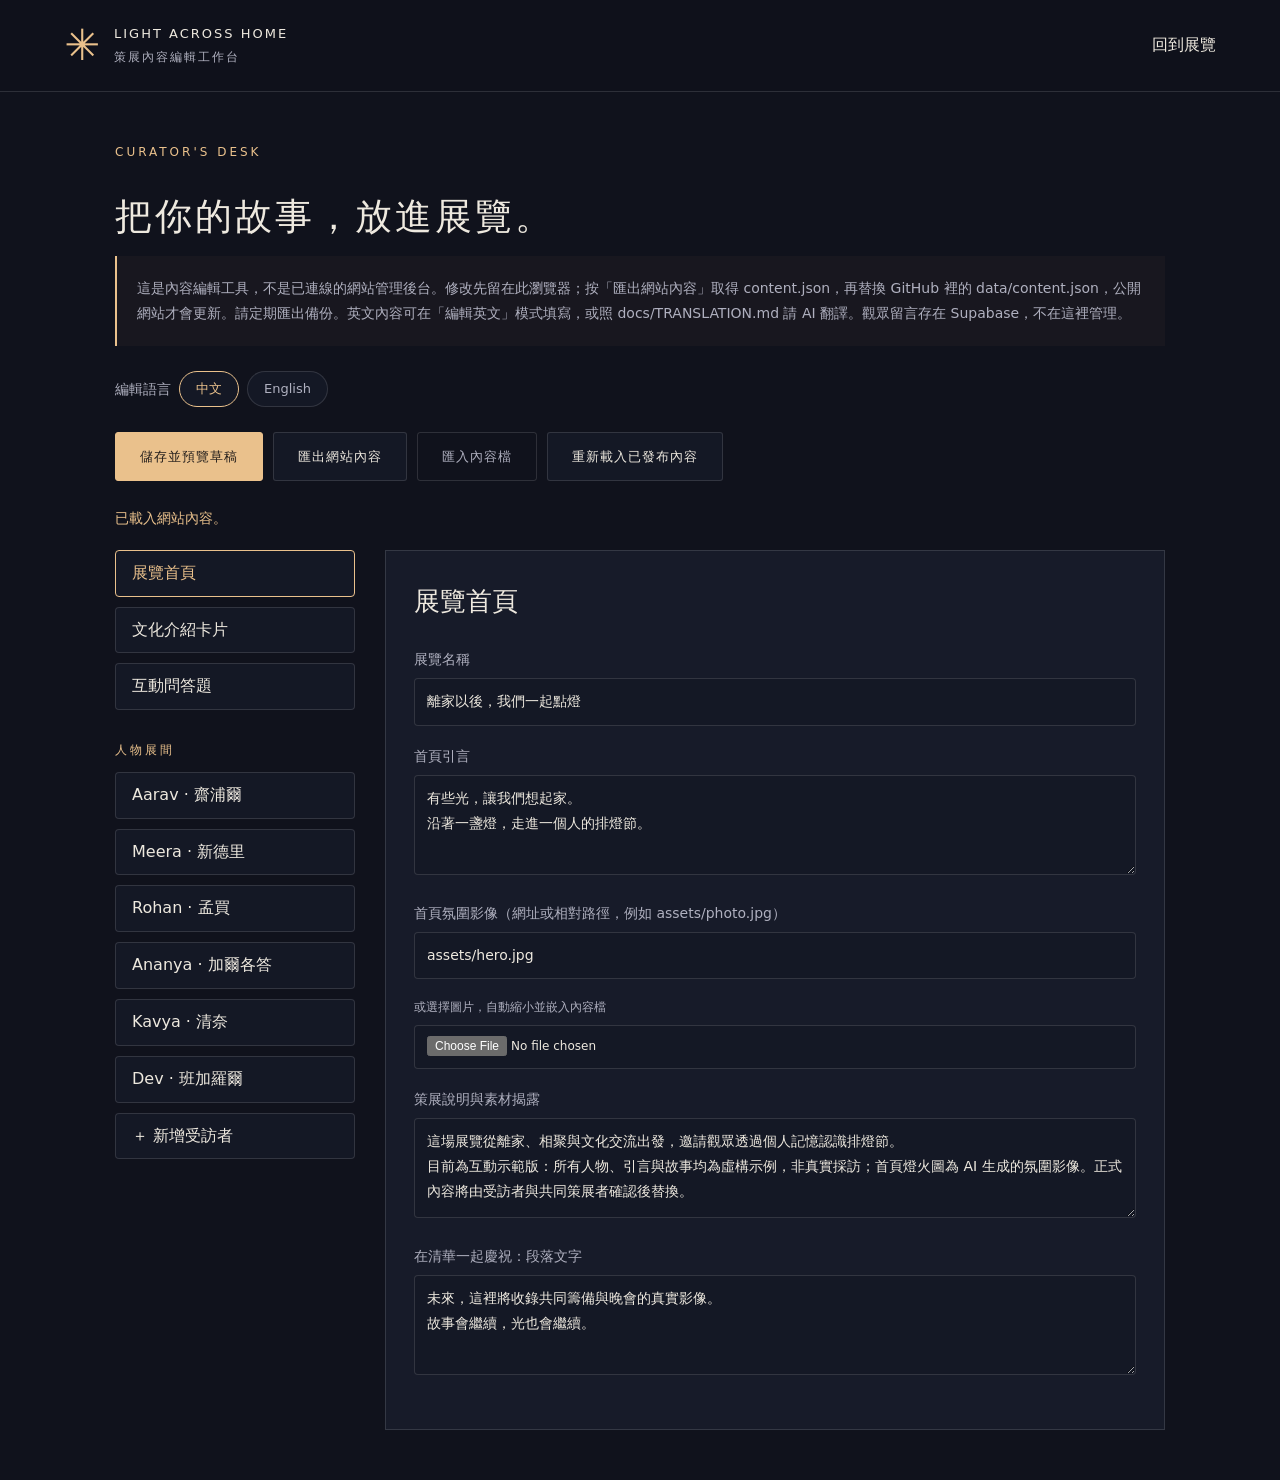
==== curator-nf8dvgy41x/index.html @ bd97e8fa "Hide reported comments instantly, plug-in mini games, zh/en toggle, hidden editor - Reporting a comm" ====
<!doctype html>
<html lang="zh-Hant">
<head>
  <meta charset="utf-8">
  <meta name="viewport" content="width=device-width,initial-scale=1">
  <meta http-equiv="Content-Security-Policy" content="default-src 'self'; script-src 'self'; style-src 'self' 'unsafe-inline' https://fonts.googleapis.com; font-src https://fonts.gstatic.com; img-src 'self' data: https:; connect-src 'self'; object-src 'none'; base-uri 'self'; form-action 'self'">
  <meta name="robots" content="noindex, nofollow">
  <meta name="referrer" content="no-referrer">
  <title>策展內容編輯｜Light Across Home</title>
  <link rel="icon" href="../assets/favicon.svg" type="image/svg+xml">
  <link rel="stylesheet" href="../css/styles.css">
</head>
<body>
  <!-- 策展編輯頁：刻意放在不易猜到的資料夾，首頁沒有連結。只會改動自己瀏覽器裡的草稿與匯出的檔案。 -->
  <header class="site-header">
    <a class="brand" href="../index.html"><span class="brand-mark">✳</span><span>LIGHT ACROSS HOME<small>策展內容編輯工作台</small></span></a>
    <a href="../index.html">回到展覽</a>
  </header>
  <main class="editor-shell">
    <p class="eyebrow">CURATOR'S DESK</p>
    <h1>把你的故事，放進展覽。</h1>
    <div class="editor-note">這是內容編輯工具，不是已連線的網站管理後台。修改先留在此瀏覽器；按「匯出網站內容」取得 content.json，再替換 GitHub 裡的 data/content.json，公開網站才會更新。請定期匯出備份。英文內容可在「編輯英文」模式填寫，或照 docs/TRANSLATION.md 請 AI 翻譯。觀眾留言存在 Supabase，不在這裡管理。</div>
    <div class="editor-lang" role="group" aria-label="編輯語言">
      <span>編輯語言</span><button data-edit-lang="zh">中文</button><button data-edit-lang="en">English</button>
    </div>
    <div class="editor-toolbar">
      <button class="button gold" id="preview-draft">儲存並預覽草稿</button>
      <button class="button" id="export-content">匯出網站內容</button>
      <label class="button" for="import-content">匯入內容檔</label>
      <input id="import-content" type="file" accept="application/json,.json" hidden>
      <button class="button" id="reset-draft">重新載入已發布內容</button>
    </div>
    <p id="editor-status" class="editor-status" role="status">正在載入……</p>
    <div class="editor-layout"><aside class="editor-nav" id="editor-nav"></aside><section class="editor-panel" id="editor-panel"></section></div>
  </main>
  <script type="module" src="../js/editor/editor.js"></script>
</body>
</html>
---- css/styles.css ----
@import url("https://fonts.googleapis.com/css2?family=Noto+Sans+TC:wght@400;500;600&family=Noto+Serif+TC:wght@400;500;600&display=swap");
[hidden] {
  display: none !important;
}
:root {
  color-scheme: dark;
  --bg: #10121c;
  --surface: #171b29;
  --panel: #1c2030;
  --text: #eee9df;
  --muted: #afb0bf;
  --gold: #eac18c;
  --line: #ffffff20;
  --serif: "Noto Serif TC", Georgia, serif;
  --sans: "Noto Sans TC", system-ui, sans-serif;
}
* {
  box-sizing: border-box;
}
html {
  scroll-behavior: smooth;
  scroll-padding-top: 95px;
}
body {
  margin: 0;
  background: var(--bg);
  color: var(--text);
  font-family: var(--sans);
  font-size: 16px;
  line-height: 1.8;
}
button,
input,
textarea,
select {
  font: inherit;
}
a {
  color: inherit;
  text-decoration: none;
}
button,
a,
input,
select,
textarea {
  touch-action: manipulation;
}
button {
  cursor: pointer;
}
button {
  color: inherit;
}
button:disabled {
  cursor: default;
  opacity: 0.55;
}
button:focus-visible,
a:focus-visible,
input:focus-visible,
textarea:focus-visible,
select:focus-visible,
summary:focus-visible {
  outline: 2px solid var(--gold);
  outline-offset: 5px;
}
button,
input,
textarea,
select {
  border: 1px solid var(--line);
  border-radius: 4px;
  background: #141825;
}
input,
textarea,
select {
  padding: 10px 12px;
  color: var(--text);
  width: 100%;
}
textarea {
  resize: vertical;
}
label {
  display: block;
  font-size: 14px;
  color: var(--muted);
}
label input,
label textarea,
label select {
  margin-top: 6px;
}
button {
  padding: 8px 16px;
}
.skip {
  position: fixed;
  left: 12px;
  top: -80px;
  z-index: 100;
  background: var(--gold);
  color: var(--bg);
  padding: 12px;
}
.skip:focus {
  top: 10px;
}
.site-header {
  height: 92px;
  padding: 0 5%;
  display: flex;
  align-items: center;
  justify-content: space-between;
  gap: 24px;
  border-bottom: 1px solid var(--line);
  background: #10121cf5;
  position: relative;
  z-index: 5;
}
.brand {
  display: flex;
  align-items: center;
  gap: 12px;
  font-size: 13px;
  letter-spacing: 2px;
  font-weight: 500;
}
.brand small {
  display: block;
  font-size: 12px;
  letter-spacing: 2px;
  font-weight: 400;
  color: var(--muted);
  margin-top: 2px;
}
.brand-mark {
  font-size: 43px;
  color: var(--gold);
  line-height: 1;
}
.site-header nav {
  display: flex;
  gap: 30px;
  font-size: 14px;
  color: #d6d4dc;
}
.site-header nav a:hover {
  color: var(--gold);
}
.collection-button {
  background: none;
  font-size: 14px;
  border-radius: 30px;
  padding: 7px 17px;
  white-space: nowrap;
}
.collection-button #collection-count {
  color: var(--gold);
  margin-left: 9px;
}
/* 右上角：語言切換 + 收藏 */
.header-actions {
  display: flex;
  align-items: center;
  gap: 10px;
}
.lang-button {
  background: none;
  font-size: 13px;
  letter-spacing: 0.08em;
  border-radius: 30px;
  padding: 7px 14px;
  color: var(--gold);
  border-color: #eac18c60;
  white-space: nowrap;
}
.lang-button:hover {
  background: #eac18c12;
}
.hero {
  min-height: 700px;
  height: calc(100svh - 92px);
  max-height: 940px;
  position: relative;
  isolation: isolate;
  padding: 75px 8% 105px;
  display: flex;
  align-items: center;
  overflow: hidden;
}
.hero-image {
  position: absolute;
  inset: 0;
  background:
    linear-gradient(90deg, #10121cf0 0%, #10121ca6 37%, #10121c10 70%),
    linear-gradient(0deg, #10121c 0%, transparent 25%),
    url("../assets/hero.jpg") center/cover;
  z-index: -2;
}
.hero:after {
  content: "";
  position: absolute;
  inset: 0;
  background: radial-gradient(ellipse at 80% 80%, #cc812b12, transparent 55%);
  z-index: -1;
}
.eyebrow {
  font-size: 12px;
  font-weight: 500;
  letter-spacing: 3px;
  color: var(--gold);
  margin: 0 0 25px;
}
h1,
h2,
h3,
p {
  margin-top: 0;
}
h1,
h2,
h3 {
  font-family: var(--serif);
  font-weight: 500;
}
h1 {
  font-size: clamp(42px, 4.4vw, 72px);
  line-height: 1.5;
  letter-spacing: 3px;
  margin-bottom: 12px;
}
h1 span {
  color: var(--gold);
}
.hero-english {
  font-family: Georgia, serif;
  font-style: italic;
  font-size: 22px;
  color: #d7c6b1;
  letter-spacing: 0.7px;
  margin-bottom: 25px;
}
.hero-intro {
  font-size: 16px;
  color: #c2bcc0;
  line-height: 2;
}
.hero-actions {
  display: flex;
  gap: 25px;
  align-items: center;
  margin: 30px 0 22px;
}
.button {
  display: inline-flex;
  justify-content: center;
  align-items: center;
  gap: 25px;
  min-height: 49px;
  padding: 11px 24px;
  border: 1px solid var(--line);
  border-radius: 3px;
  font-size: 14px;
  letter-spacing: 1px;
  transition:
    background 0.2s,
    transform 0.2s;
}
.button:hover {
  transform: translateY(-2px);
}
.gold {
  background: var(--gold);
  color: #211c1a;
  border-color: var(--gold);
}
.gold:hover {
  background: #f7d8ad;
}
.quiet-link {
  font-size: 14px;
  border-bottom: 1px solid #ffffff40;
  padding: 8px 0;
  color: #ddd6ce;
}
.demo-note {
  font-size: 12px;
  color: #bdb4ac;
  max-width: 450px;
}
.hero-bottom {
  position: absolute;
  bottom: 27px;
  left: 5%;
  right: 5%;
  display: flex;
  justify-content: space-between;
  border-top: 1px solid #ffffff2b;
  padding-top: 21px;
  font-size: 11px;
  letter-spacing: 2px;
  color: #bbb2ac;
}
.section {
  padding: 110px 8%;
  scroll-margin-top: 0;
}
.section-heading {
  display: flex;
  justify-content: space-between;
  align-items: end;
  gap: 30px;
  margin-bottom: 50px;
}
.section-heading h2 {
  font-size: clamp(32px, 3vw, 46px);
  line-height: 1.55;
  letter-spacing: 2px;
  margin: 0;
}
.section-heading > p {
  font-size: 14px;
  color: var(--muted);
  line-height: 2.1;
  margin-bottom: 5px;
}
.map-section {
  background: radial-gradient(ellipse at 25% 45%, #1a2234 0, transparent 65%);
}
.map-layout {
  display: grid;
  grid-template-columns: 1.5fr 1fr;
  border: 1px solid var(--line);
  min-height: 620px;
}
.map-panel {
  position: relative;
  overflow: hidden;
  background: radial-gradient(ellipse, #202d3d75, #10172380);
}
.map-topline {
  padding: 20px 24px;
  display: flex;
  justify-content: space-between;
  font-size: 12px;
  letter-spacing: 2px;
  color: var(--muted);
}
.map-canvas {
  height: 520px;
  position: relative;
}
.map-canvas svg {
  height: 100%;
  width: 100%;
  overflow: hidden;
}
.map-canvas path {
  vector-effect: non-scaling-stroke;
}
.map-marker {
  cursor: pointer;
}
.map-marker .pulse {
  fill: #e9bd7922;
  stroke: #e9bd7940;
  stroke-width: 1;
}
.map-marker .core {
  fill: #eac18c;
  stroke: #fbe6c9;
  stroke-width: 2;
  filter: drop-shadow(0 0 7px #e7af63);
}
.map-marker text {
  fill: #e6d7c0;
  font-size: 12px;
  font-family: var(--sans);
  paint-order: stroke;
  stroke: #162130;
  stroke-width: 4px;
  stroke-linejoin: round;
}
.map-marker:hover .core,
.map-marker:focus .core {
  fill: white;
  r: 9;
}
.map-marker.active .pulse {
  fill: #e9bd7940;
}
.map-marker:focus {
  outline: none;
}
.ocean {
  position: absolute;
  pointer-events: none;
  font-family: Georgia, serif;
  font-style: italic;
  font-size: 12px;
  line-height: 1.8;
  letter-spacing: 4px;
  color: #b9c0cf50;
}
.ocean-west {
  left: 8%;
  top: 57%;
}
.ocean-east {
  right: 9%;
  top: 55%;
}
.map-controls {
  position: absolute;
  left: 20px;
  bottom: 45px;
  display: flex;
  gap: 5px;
}
.map-controls button {
  background: #141a28d9;
  font-size: 14px;
  padding: 4px 12px;
}
.map-credit {
  font-size: 10px;
  color: #a6b2c0;
  padding: 0 20px;
  margin: 0 0 14px;
}
.map-stories {
  padding: 27px;
  border-left: 1px solid var(--line);
  background: #10121c70;
}
.map-filter {
  display: flex;
  align-items: center;
  gap: 20px;
  justify-content: space-between;
  margin-bottom: 18px;
}
.map-filter label {
  white-space: nowrap;
  font-size: 12px;
}
.map-filter select {
  width: auto;
  font-size: 13px;
  padding: 7px 12px;
}
#story-list {
  max-height: 507px;
  overflow: auto;
  scrollbar-width: thin;
  scrollbar-color: #4d4550 transparent;
}
.story-card {
  width: 100%;
  text-align: left;
  display: grid;
  grid-template-columns: 56px 1fr 20px;
  gap: 16px;
  padding: 21px 4px;
  background: transparent;
  border: 0;
  border-bottom: 1px solid var(--line);
  border-radius: 0;
  align-items: center;
}
.story-card:hover,
.story-card.active {
  background: #eac18c08;
}
.portrait-letter {
  display: flex;
  align-items: center;
  justify-content: center;
  width: 56px;
  height: 67px;
  background: linear-gradient(135deg, #524245, #222839);
  font-family: var(--serif);
  font-size: 24px;
  color: #eac18c;
  border-radius: 40px 40px 2px 2px;
  overflow: hidden;
}
.portrait-letter img {
  width: 100%;
  height: 100%;
  object-fit: cover;
}
.story-card strong {
  font-weight: 400;
  font-size: 17px;
}
.story-card small {
  display: block;
  color: var(--muted);
  font-size: 12px;
  letter-spacing: 0.5px;
}
.story-card p {
  margin: 6px 0 0;
  font-size: 13px;
  color: #d5cbc0;
}
.story-card .card-open {
  color: var(--gold);
}
.culture-section {
  background: #171823;
  border-top: 1px solid var(--line);
  border-bottom: 1px solid var(--line);
}
.culture-grid {
  display: grid;
  grid-template-columns: repeat(3, 1fr);
  gap: 24px;
}
.culture-card {
  padding: 34px 28px;
  border: 1px solid var(--line);
  min-height: 270px;
  background: linear-gradient(150deg, #242433, #181b27);
  position: relative;
}
.culture-card .number {
  font-family: Georgia, serif;
  color: #d5af82;
  font-size: 16px;
  letter-spacing: 2px;
}
.culture-card h3 {
  font-size: 27px;
  letter-spacing: 2px;
  margin: 26px 0 12px;
}
.culture-card p {
  font-size: 14px;
  color: var(--muted);
}
.culture-card button {
  border: 0;
  border-bottom: 1px solid #d1ab7d70;
  border-radius: 0;
  background: none;
  padding: 5px 0;
  font-size: 13px;
  color: var(--gold);
}
.section-footnote {
  font-size: 12px;
  color: var(--muted);
  margin: 22px 0 0;
}
.game-grid {
  display: grid;
  grid-template-columns: repeat(3, 1fr);
  gap: 24px;
}
.game-card {
  padding: 0;
  text-align: left;
  overflow: hidden;
  border: 1px solid var(--line);
  background: #181b29;
  border-radius: 5px;
  transition:
    transform 0.2s,
    border-color 0.2s;
}
.game-card:hover {
  transform: translateY(-5px);
  border-color: #eac18c70;
}
.game-art {
  height: 155px;
  display: flex;
  align-items: center;
  justify-content: center;
  position: relative;
  overflow: hidden;
  background: radial-gradient(ellipse, #5c3b4340, transparent 70%);
}
.game-art span {
  font-family: Georgia, serif;
  font-size: 62px;
  letter-spacing: 10px;
  color: var(--gold);
  text-shadow: 0 0 40px #f8c17b55;
}
.game-art:before {
  content: "";
  width: 130px;
  height: 130px;
  position: absolute;
  border: 1px solid #eac18c20;
  border-radius: 50%;
  transform: rotate(30deg);
}
.game-art:after {
  content: "";
  width: 105px;
  height: 105px;
  position: absolute;
  border: 1px solid #eac18c20;
  transform: rotate(45deg);
}
.game-card:nth-child(2n) .game-art {
  background: radial-gradient(ellipse, #36526855, transparent 70%);
}
.game-card:nth-child(3n) .game-art {
  background: radial-gradient(ellipse, #68523240, transparent 70%);
}
.game-copy {
  padding: 22px 25px 25px;
  border-top: 1px solid var(--line);
}
.game-copy .game-meta {
  font-size: 11px;
  letter-spacing: 2px;
  color: var(--gold);
}
.game-copy h3 {
  font-size: 22px;
  margin: 10px 0;
}
.game-copy p {
  font-size: 13px;
  color: var(--muted);
  margin-bottom: 18px;
}
.game-copy .game-action {
  font-size: 12px;
  color: #e5cfb0;
}
.interlude {
  text-align: center;
  padding: 120px 25px;
  background:
    linear-gradient(#10121cbb, #10121ceb),
    url("../assets/hero.jpg") center 72% / cover;
}
.interlude h2 {
  font-size: clamp(30px, 3vw, 46px);
  line-height: 1.7;
  letter-spacing: 3px;
}
.interlude p:not(.eyebrow) {
  font-size: 14px;
  color: #c7bdb3;
  line-height: 2;
}
.interlude-line {
  height: 50px;
  width: 1px;
  background: var(--gold);
  display: block;
  margin: 30px auto;
}
.interlude .small {
  font-size: 12px;
}
.wall-section {
  background: #131520;
}
.wall-layout {
  display: grid;
  grid-template-columns: 1.4fr 1fr;
  gap: 45px;
}
.wall-tabs {
  display: flex;
  gap: 8px;
  flex-wrap: wrap;
  margin-bottom: 24px;
}
.wall-tabs button {
  font-size: 12px;
  background: none;
  border-radius: 30px;
  padding: 7px 14px;
  color: var(--muted);
}
.wall-tabs button.active {
  color: var(--gold);
  border-color: #eac18c80;
  background: #eac18c08;
}
.messages {
  display: grid;
  grid-template-columns: 1fr 1fr;
  gap: 15px;
}
.message {
  border: 1px solid var(--line);
  padding: 23px;
  background: linear-gradient(145deg, #28212b, #191c2a);
  overflow-wrap: anywhere;
}
.message .spark {
  color: var(--gold);
  font-size: 24px;
}
.message p {
  font-family: var(--serif);
  font-size: 15px;
  line-height: 1.9;
  margin: 10px 0 18px;
}
.message small {
  font-size: 11px;
  color: var(--muted);
}
.message button {
  font-size: 11px;
  padding: 2px 8px;
  background: none;
  float: right;
}
.message-form {
  padding: 30px;
  background: #1a1d2c;
  border: 1px solid var(--line);
  align-self: start;
}
.message-form h3 {
  font-size: 24px;
  margin-bottom: 24px;
}
.message-form label {
  margin-bottom: 17px;
}
.storage-note {
  font-size: 12px;
  color: var(--muted);
  line-height: 1.7;
}
.message-form .button {
  width: 100%;
  margin-top: 5px;
}
.message-form .eyebrow {
  margin-bottom: 10px;
}
footer {
  border-top: 1px solid var(--line);
  padding: 45px 5%;
  display: flex;
  justify-content: space-between;
  align-items: center;
  gap: 30px;
}
footer > div {
  display: flex;
  gap: 22px;
  align-items: center;
  font-size: 12px;
  color: var(--muted);
}
footer > div > span {
  font-size: 10px;
  letter-spacing: 1px;
}
.text-button {
  padding: 0;
  border: 0;
  background: none;
  font-size: inherit;
  color: inherit;
}
dialog {
  color: var(--text);
  border: 1px solid #8b735655;
  background: #141723;
  border-radius: 7px;
  padding: 0;
  max-height: 90svh;
  scrollbar-width: thin;
  scrollbar-color: #5a4950 transparent;
  width: min(1000px, calc(100% - 32px));
}
dialog::backdrop {
  background: #050810d9;
  backdrop-filter: blur(8px);
}
.dialog-close {
  position: sticky;
  top: 15px;
  margin: 15px 15px -60px auto;
  display: block;
  z-index: 4;
  border-radius: 50%;
  width: 42px;
  height: 42px;
  padding: 0;
  background: #111724;
  font-size: 25px;
}
.story-head {
  padding: 60px 7% 35px;
  background: radial-gradient(ellipse at 95% 0, #77544060, transparent 70%);
}
.story-head h2 {
  font-size: 40px;
  line-height: 1.5;
  margin-bottom: 15px;
}
.story-head .eyebrow {
  margin-bottom: 17px;
}
.story-head blockquote {
  margin: 20px 0;
  font-family: var(--serif);
  font-size: 23px;
  color: var(--gold);
}
.story-head .story-meta {
  color: var(--muted);
  font-size: 14px;
}
.story-body {
  padding: 0 7% 50px;
}
.story-hero-image {
  max-height: 360px;
  width: 100%;
  object-fit: cover;
  border-radius: 3px;
  margin-bottom: 24px;
}
.story-body h3 {
  font-size: 25px;
  margin-top: 35px;
}
.story-body p {
  color: #c9c7cd;
  white-space: pre-line;
  font-size: 15px;
}
.video-placeholder {
  border: 1px dashed #ffffff35;
  min-height: 170px;
  display: flex;
  align-items: center;
  justify-content: center;
  text-align: center;
  background: #0e131e;
  padding: 25px;
}
.video-placeholder p {
  margin: 0;
  font-size: 14px;
  color: var(--muted);
}
.story-body video,
.story-body iframe {
  width: 100%;
  aspect-ratio: 16/9;
  border: 0;
  background: #080c14;
}
.story-gallery {
  display: grid;
  grid-template-columns: repeat(3, 1fr);
  gap: 15px;
}
.story-gallery figure {
  margin: 0;
}
.story-gallery img {
  width: 100%;
  height: 150px;
  object-fit: cover;
}
.story-gallery figcaption {
  font-size: 12px;
  color: var(--muted);
}
.memory-items {
  display: grid;
  grid-template-columns: repeat(3, 1fr);
  gap: 15px;
}
.memory-items details {
  border: 1px solid var(--line);
  padding: 17px;
  background: #1c2030;
}
.memory-items summary {
  cursor: pointer;
  color: var(--gold);
  font-size: 15px;
}
.memory-items p {
  font-size: 13px;
  margin: 12px 0 0;
}
.story-actions {
  display: flex;
  gap: 12px;
  flex-wrap: wrap;
  margin: 20px 0;
}
.story-comments form {
  display: grid;
  grid-template-columns: 1fr;
  gap: 12px;
  max-width: 600px;
}
.story-comments article {
  padding: 16px 0;
  border-bottom: 1px solid var(--line);
}
.story-comments article p {
  margin: 4px 0;
}
.story-comments small {
  color: var(--muted);
}
.activity-dialog {
  width: min(780px, calc(100% - 24px));
}
.activity-inner {
  padding: 50px 7%;
}
.activity-inner h2 {
  font-size: 32px;
  margin-bottom: 12px;
}
.activity-inner > p {
  color: var(--muted);
  font-size: 14px;
}
.activity-inner a {
  color: var(--gold);
  text-decoration: underline;
}
.activity-inner .eyebrow {
  color: var(--gold);
}
.activity-toolbar {
  display: flex;
  align-items: center;
  gap: 12px;
  flex-wrap: wrap;
  margin: 20px 0;
}
.activity-toolbar label {
  display: flex;
  align-items: center;
  gap: 8px;
}
.activity-toolbar input[type="color"] {
  width: 44px;
  height: 40px;
  padding: 3px;
}
.activity-toolbar select {
  width: auto;
}
.game-status {
  font-size: 14px;
  color: var(--gold) !important;
  min-height: 25px;
  margin: 17px 0;
}
#toast {
  position: fixed;
  bottom: 28px;
  left: 50%;
  transform: translateX(-50%) translateY(100px);
  opacity: 0;
  background: #eac18c;
  color: #191724;
  padding: 12px 25px;
  border-radius: 5px;
  font-size: 14px;
  z-index: 100;
  transition: 0.25s;
  max-width: 90%;
  text-align: center;
}
#toast.show {
  transform: translateX(-50%) translateY(0);
  opacity: 1;
}
.empty-state {
  color: var(--muted);
  font-size: 14px;
  padding: 25px 0;
}
.badge {
  display: inline-block;
  font-size: 11px;
  letter-spacing: 1px;
  color: var(--gold);
  border: 1px solid #eac18c50;
  border-radius: 3px;
  padding: 3px 8px;
  margin: 0 8px 12px 0;
}
.editor-shell {
  max-width: 1100px;
  margin: auto;
  padding: 50px 25px;
}
.editor-shell h1 {
  font-size: 37px;
}
.editor-layout {
  display: grid;
  grid-template-columns: 240px 1fr;
  gap: 30px;
}
.editor-nav {
  display: flex;
  flex-direction: column;
  gap: 10px;
  align-self: start;
  position: sticky;
  top: 20px;
}
.editor-nav button {
  text-align: left;
}
.editor-nav button.active {
  border-color: var(--gold);
  color: var(--gold);
}
.editor-panel {
  padding: 28px;
  background: var(--surface);
  border: 1px solid var(--line);
}
.editor-panel label {
  margin-bottom: 18px;
}
.editor-panel textarea {
  min-height: 100px;
}
.editor-panel .row {
  display: grid;
  grid-template-columns: 1fr 1fr;
  gap: 18px;
}
.editor-toolbar {
  display: flex;
  flex-wrap: wrap;
  gap: 10px;
  margin: 25px 0;
}
.editor-toolbar .button {
  font-size: 13px;
}
.editor-panel h2 {
  font-size: 26px;
}
.editor-panel h3 {
  font-size: 21px;
  margin: 25px 0 15px;
}
.editor-hint {
  font-size: 13px;
  color: var(--muted);
}
.editor-status {
  color: var(--gold);
  font-size: 14px;
  min-height: 30px;
}
.editor-panel .danger {
  color: #f0b9ae;
  border-color: #f0b9ae60;
}
.media-upload {
  display: block;
  margin-top: 5px;
  font-size: 12px;
}
.editor-note {
  padding: 20px;
  border-left: 2px solid var(--gold);
  background: #eac18c08;
  font-size: 14px;
  color: var(--muted);
  margin-bottom: 25px;
}
/* 編輯頁：編輯語言切換與中文對照 */
.editor-lang {
  display: flex;
  align-items: center;
  gap: 8px;
  font-size: 14px;
  color: var(--muted);
}
.editor-lang button {
  font-size: 13px;
  border-radius: 30px;
  padding: 5px 16px;
}
.editor-lang button.active {
  color: var(--gold);
  border-color: var(--gold);
}
.editor-ref {
  display: block;
  margin-top: 6px;
  padding: 6px 10px;
  border-left: 2px solid #eac18c55;
  font-size: 12px;
  color: var(--muted);
  white-space: pre-line;
}
/* 留言板：保留換行、檢舉按鈕與檢舉表單、防機器人隱藏欄位 */
.message p,
.story-comments article p {
  white-space: pre-line;
}
.report-button,
.report-done {
  font-size: 11px;
  color: var(--muted);
}
.report-button {
  padding: 2px 8px;
  background: none;
}
.story-comments .report-button {
  margin-top: 4px;
}
.report-done {
  float: right;
  opacity: 0.7;
}
.story-comments .report-done {
  float: none;
}
.report-form {
  clear: both;
  display: grid;
  gap: 10px;
  margin-top: 14px;
  padding-top: 14px;
  border-top: 1px solid var(--line);
}
.report-form label {
  font-size: 12px;
}
.report-actions {
  display: flex;
  gap: 8px;
}
.message .report-form button {
  float: none;
  font-size: 12px;
  padding: 4px 12px;
}
.report-form button.gold {
  background: var(--gold);
  color: #211c1a;
  border-color: var(--gold);
}
.report-form button.gold:hover {
  background: #f7d8ad;
}
.hp-field {
  position: absolute;
  left: -10000px;
  width: 1px;
  height: 1px;
  overflow: hidden;
}
@media (min-width: 1600px) {
  .section {
    padding-left: max(8%, calc((100vw - 1350px) / 2));
    padding-right: max(8%, calc((100vw - 1350px) / 2));
  }
}
@media (max-width: 1000px) {
  .site-header {
    padding: 0 4%;
    gap: 15px;
  }
  .site-header nav {
    gap: 17px;
    font-size: 12px;
  }
  .brand {
    font-size: 11px;
  }
  .brand small {
    font-size: 10px;
  }
  .hero {
    padding-left: 7%;
    min-height: 680px;
  }
  .section {
    padding: 80px 6%;
  }
  .map-layout {
    grid-template-columns: 1.25fr 1fr;
  }
  .map-stories {
    padding: 20px;
  }
  .map-canvas {
    height: 480px;
  }
  .story-card {
    gap: 10px;
    grid-template-columns: 45px 1fr 12px;
  }
  .portrait-letter {
    width: 45px;
    height: 58px;
  }
  .story-card strong {
    font-size: 15px;
  }
  .game-grid {
    gap: 15px;
  }
  .culture-grid {
    gap: 15px;
  }
  .culture-card {
    padding: 25px 20px;
  }
  .wall-layout {
    gap: 25px;
  }
  .messages {
    grid-template-columns: 1fr;
  }
  footer {
    align-items: start;
  }
  footer > div {
    flex-direction: column;
    align-items: end;
    gap: 9px;
  }
}
@media (max-width: 700px) {
  .site-header {
    height: auto;
    min-height: 100px;
    flex-wrap: wrap;
    padding: 15px 5% 12px;
    gap: 8px;
  }
  .site-header nav {
    order: 3;
    width: 100%;
    justify-content: space-between;
    padding-top: 10px;
    font-size: 12px;
  }
  .brand-mark {
    font-size: 34px;
  }
  .brand small {
    letter-spacing: 1px;
  }
  .collection-button,
  .lang-button {
    font-size: 12px;
    padding: 4px 12px;
  }
  .header-actions {
    gap: 6px;
  }
  .hero {
    height: auto;
    min-height: 690px;
    padding: 70px 7% 100px;
  }
  .hero-image {
    background:
      linear-gradient(90deg, #10121ce6, #10121c70),
      linear-gradient(0deg, #10121c, transparent 40%),
      url("../assets/hero.jpg") 65% center/cover;
  }
  .hero h1 {
    font-size: 43px;
    letter-spacing: 1px;
  }
  .eyebrow {
    font-size: 10px;
    letter-spacing: 2px;
  }
  .hero-english {
    font-size: 18px;
  }
  .hero-intro {
    font-size: 14px;
  }
  .hero-actions {
    gap: 18px;
  }
  .button {
    font-size: 13px;
    padding: 10px 18px;
  }
  .quiet-link {
    font-size: 12px;
  }
  .hero-bottom {
    font-size: 9px;
    letter-spacing: 1px;
  }
  .hero-bottom span:nth-child(2) {
    display: none;
  }
  .demo-note {
    font-size: 11px;
  }
  .section {
    padding: 65px 6%;
  }
  .section-heading {
    display: block;
    margin-bottom: 30px;
  }
  .section-heading h2 {
    font-size: 32px;
  }
  .section-heading > p {
    margin-top: 20px;
    font-size: 13px;
  }
  .map-layout {
    grid-template-columns: 1fr;
  }
  .map-canvas {
    height: 430px;
  }
  .map-stories {
    border-left: 0;
    border-top: 1px solid var(--line);
  }
  #story-list {
    max-height: 355px;
  }
  .story-card {
    grid-template-columns: 50px 1fr 18px;
    padding: 17px 5px;
  }
  .portrait-letter {
    width: 50px;
    height: 62px;
  }
  .map-credit {
    font-size: 9px;
  }
  .map-topline {
    font-size: 10px;
  }
  .map-controls {
    bottom: 42px;
  }
  .culture-grid {
    grid-template-columns: 1fr;
  }
  .culture-card {
    min-height: 0;
    padding: 25px;
  }
  .culture-card h3 {
    margin: 15px 0 10px;
    font-size: 25px;
  }
  .game-grid {
    grid-template-columns: 1fr 1fr;
    gap: 12px;
  }
  .game-art {
    height: 125px;
  }
  .game-art span {
    font-size: 45px;
  }
  .game-art:before {
    width: 95px;
    height: 95px;
  }
  .game-art:after {
    width: 73px;
    height: 73px;
  }
  .game-copy {
    padding: 16px;
  }
  .game-copy h3 {
    font-size: 19px;
  }
  .game-copy p {
    font-size: 12px;
    line-height: 1.8;
  }
  .game-copy .game-meta {
    font-size: 9px;
    letter-spacing: 1px;
  }
  .game-action {
    font-size: 11px;
  }
  .interlude {
    padding: 85px 20px;
  }
  .interlude h2 {
    font-size: 29px;
    letter-spacing: 1px;
  }
  .wall-layout {
    grid-template-columns: 1fr;
  }
  .messages {
    grid-template-columns: 1fr 1fr;
  }
  .message {
    padding: 18px;
  }
  .message p {
    font-size: 14px;
  }
  .message-form {
    padding: 25px;
  }
  .story-head {
    padding: 60px 7% 20px;
  }
  .story-head h2 {
    font-size: 29px;
  }
  .story-head blockquote {
    font-size: 20px;
  }
  .memory-items {
    grid-template-columns: 1fr;
  }
  .story-gallery {
    grid-template-columns: 1fr 1fr;
  }
  .story-gallery img {
    height: 120px;
  }
  .activity-inner {
    padding: 58px 6% 30px;
  }
  .activity-inner h2 {
    font-size: 27px;
  }
  .editor-layout {
    grid-template-columns: 1fr;
  }
  .editor-nav {
    position: static;
    display: grid;
    grid-template-columns: 1fr 1fr;
  }
  .editor-panel {
    padding: 20px;
  }
  .editor-panel .row {
    grid-template-columns: 1fr;
    gap: 0;
  }
  .editor-shell h1 {
    font-size: 29px;
  }
  footer {
    display: block;
  }
  footer > div {
    align-items: start;
    margin-top: 25px;
  }
  .activity-toolbar {
    gap: 9px;
  }
  .activity-toolbar button {
    font-size: 12px;
  }
}
@media (prefers-reduced-motion: reduce) {
  html {
    scroll-behavior: auto;
  }
  *,
  *:before,
  *:after {
    animation: none !important;
    transition: none !important;
  }
}
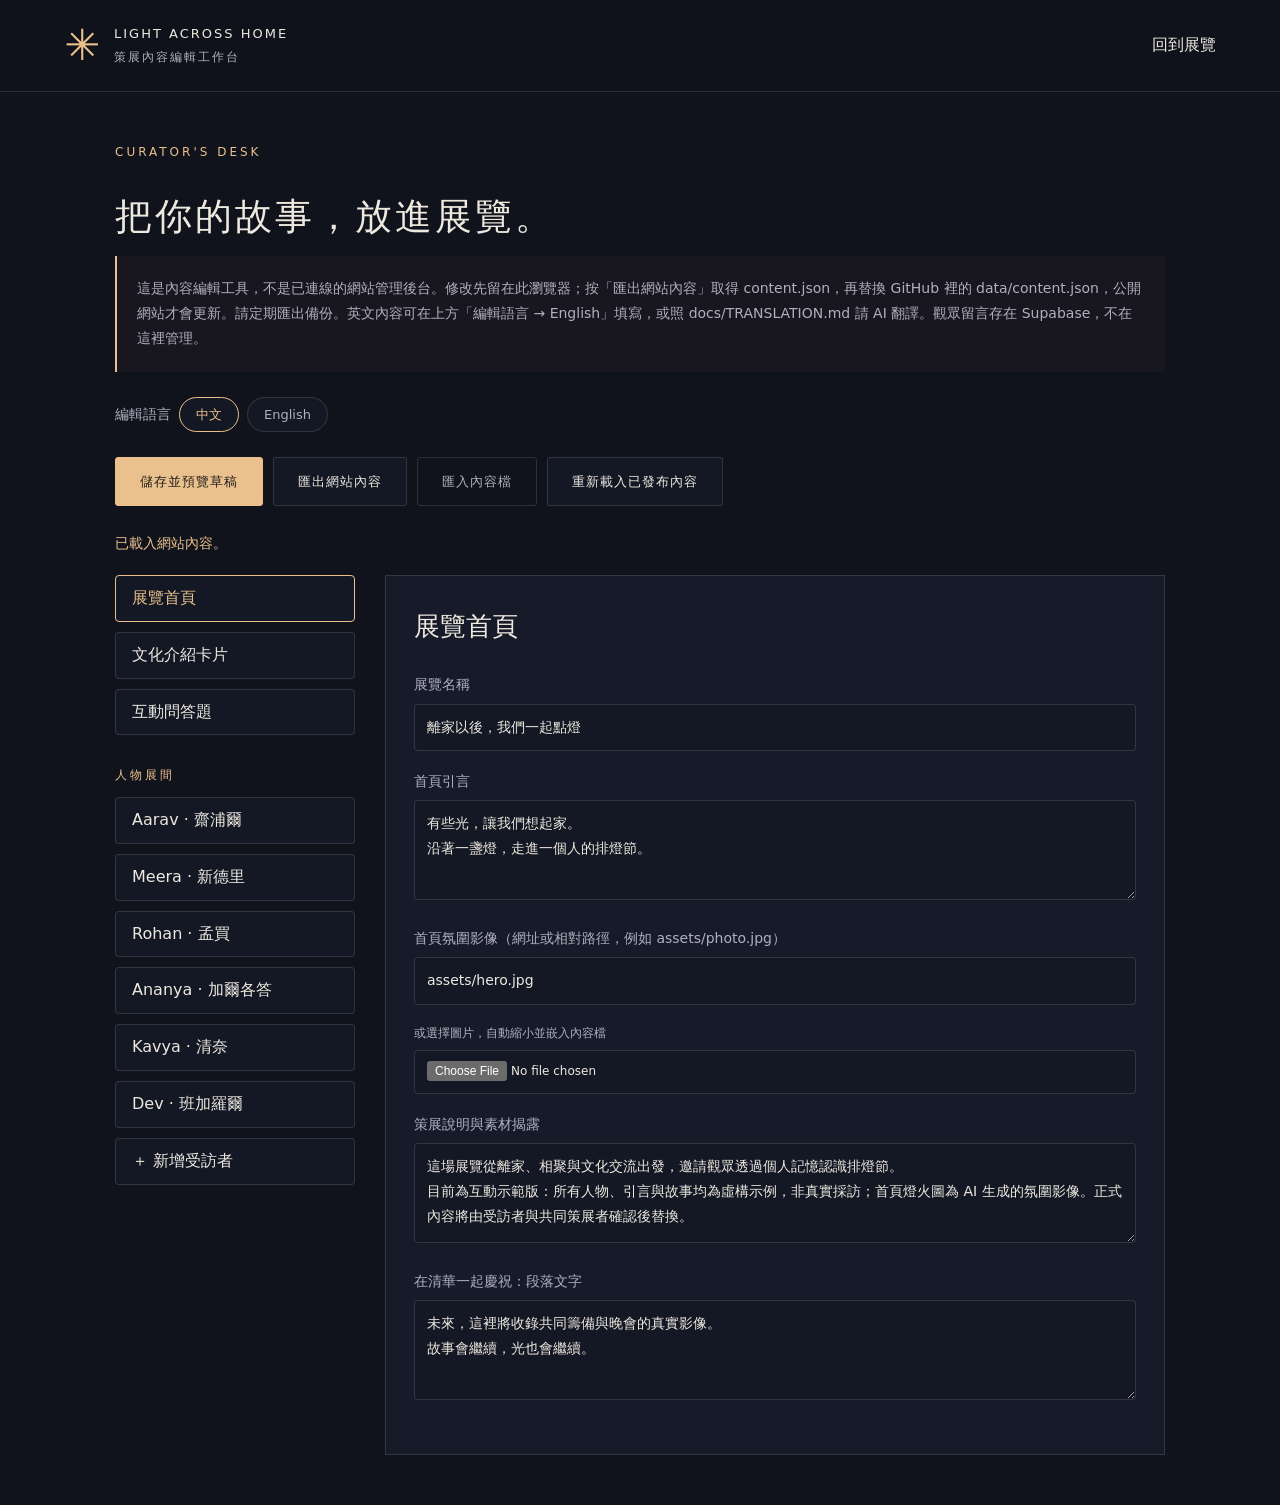
==== commit ad59506f: "Keep reviewed comments visible on report, add organizer guide, image memory cards - Reporting a mess" ====
--- a/curator-nf8dvgy41x/index.html
+++ b/curator-nf8dvgy41x/index.html
@@ -19,7 +19,7 @@
   <main class="editor-shell">
     <p class="eyebrow">CURATOR'S DESK</p>
     <h1>把你的故事，放進展覽。</h1>
-    <div class="editor-note">這是內容編輯工具，不是已連線的網站管理後台。修改先留在此瀏覽器；按「匯出網站內容」取得 content.json，再替換 GitHub 裡的 data/content.json，公開網站才會更新。請定期匯出備份。英文內容可在「編輯英文」模式填寫，或照 docs/TRANSLATION.md 請 AI 翻譯。觀眾留言存在 Supabase，不在這裡管理。</div>
+    <div class="editor-note">這是內容編輯工具，不是已連線的網站管理後台。修改先留在此瀏覽器；按「匯出網站內容」取得 content.json，再替換 GitHub 裡的 data/content.json，公開網站才會更新。請定期匯出備份。英文內容可在上方「編輯語言 → English」填寫，或照 docs/TRANSLATION.md 請 AI 翻譯。觀眾留言存在 Supabase，不在這裡管理。</div>
     <div class="editor-lang" role="group" aria-label="編輯語言">
       <span>編輯語言</span><button data-edit-lang="zh">中文</button><button data-edit-lang="en">English</button>
     </div>
